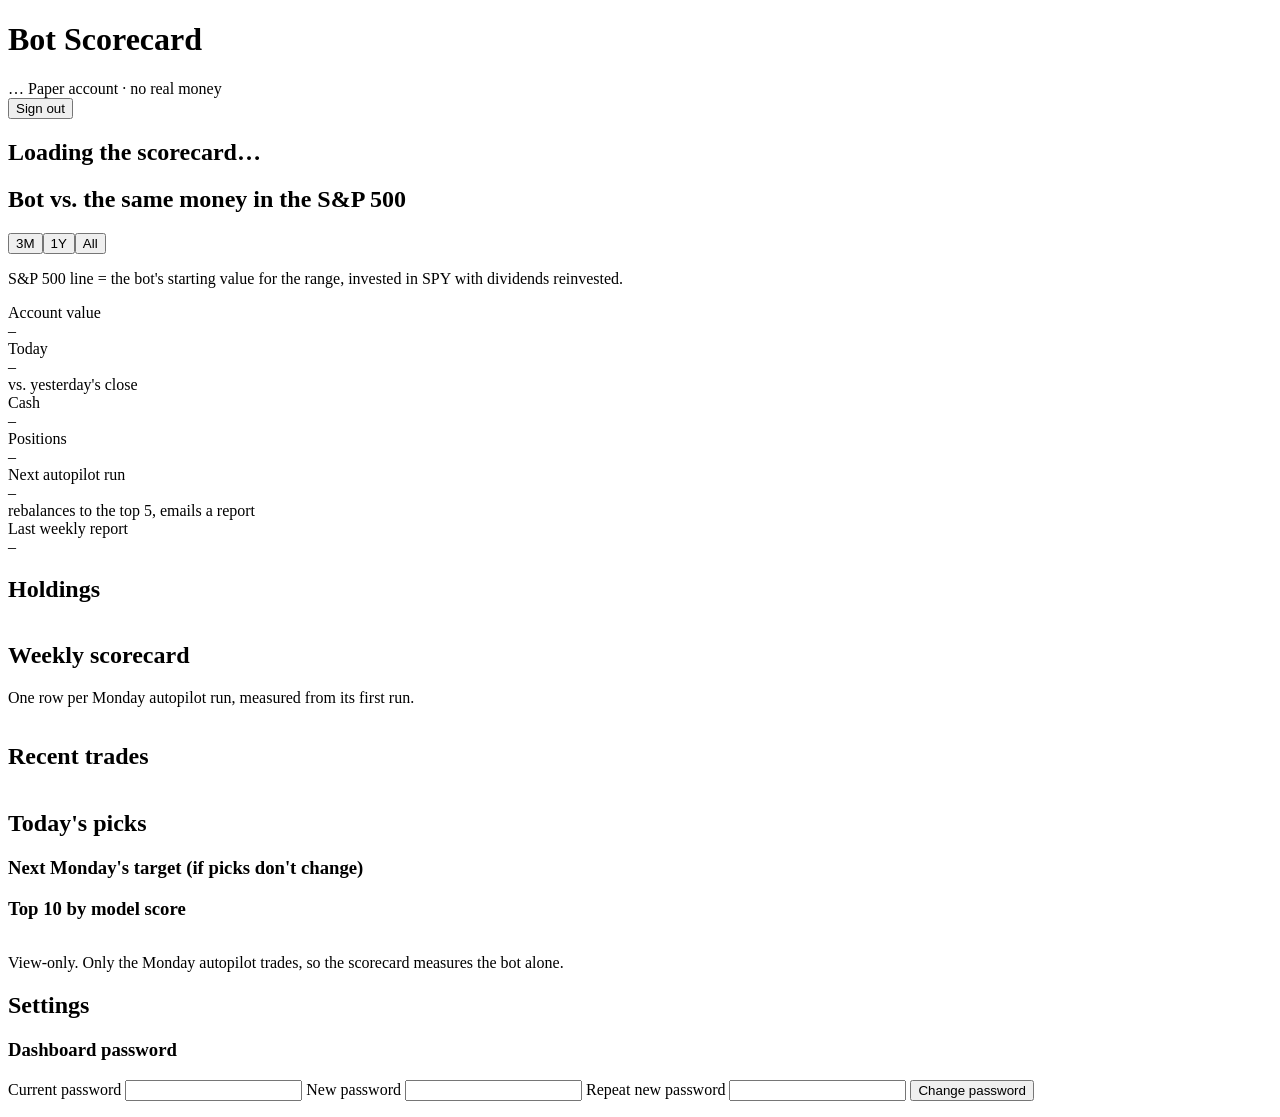
==== phd_financial_assistant/src/web/web/index.html @ 676ef393 "Finance dashboard rebuild: scorecard-first, view-only, password-protected Stdlib web app in src/web " ====
<!doctype html>
<html lang="en">
<head>
  <meta charset="utf-8">
  <meta name="viewport" content="width=device-width, initial-scale=1">
  <title>Bot Scorecard</title>
  <link rel="stylesheet" href="/style.css">
</head>
<body>
  <header class="topbar">
    <div class="title">
      <h1>Bot Scorecard</h1>
      <span id="verdict-pill" class="pill">…</span>
      <span class="paper-tag">Paper account · no real money</span>
    </div>
    <div class="topbar-right">
      <span id="updated" class="muted"></span>
      <form method="post" action="/logout"><button class="ghost" type="submit">Sign out</button></form>
    </div>
  </header>

  <main>
    <div id="errors" class="banner hidden" role="alert"></div>

    <section class="card verdict-card" id="verdict-card">
      <div class="verdict-head">
        <span class="badge" id="verdict-badge"></span>
        <h2 id="verdict-text">Loading the scorecard…</h2>
      </div>
      <div class="windows">
        <div class="window" id="w-open"></div>
        <div class="window" id="w-auto"></div>
      </div>
    </section>

    <section class="card">
      <div class="card-head">
        <h2>Bot vs. the same money in the S&amp;P 500</h2>
        <div class="seg" id="range-seg">
          <button data-range="3m">3M</button><button data-range="1y">1Y</button><button data-range="all" class="on">All</button>
        </div>
      </div>
      <figure class="chart wide-chart" id="c-compare"></figure>
      <p class="muted small">S&amp;P 500 line = the bot's starting value for the range, invested in SPY with dividends reinvested.</p>
    </section>

    <section class="tiles" aria-label="Account status">
      <div class="tile"><div class="tile-head"><span class="label">Account value</span></div><div class="value" id="t-equity">–</div><div class="sub" id="t-equity-sub"></div></div>
      <div class="tile"><div class="tile-head"><span class="label">Today</span><span class="badge" id="t-today-badge"></span></div><div class="value" id="t-today">–</div><div class="sub">vs. yesterday's close</div></div>
      <div class="tile"><div class="tile-head"><span class="label">Cash</span></div><div class="value" id="t-cash">–</div><div class="sub" id="t-cash-sub"></div></div>
      <div class="tile"><div class="tile-head"><span class="label">Positions</span></div><div class="value" id="t-pos">–</div><div class="sub" id="t-pos-sub"></div></div>
      <div class="tile"><div class="tile-head"><span class="label">Next autopilot run</span><span class="badge" id="t-next-badge"></span></div><div class="value small-value" id="t-next">–</div><div class="sub">rebalances to the top 5, emails a report</div></div>
      <div class="tile"><div class="tile-head"><span class="label">Last weekly report</span></div><div class="value small-value" id="t-last">–</div><div class="sub" id="t-last-sub"></div></div>
    </section>

    <section class="card">
      <h2>Holdings</h2>
      <table class="pools holdings" id="holdings"></table>
    </section>

    <section class="two-col">
      <div class="card">
        <h2>Weekly scorecard</h2>
        <p class="muted small">One row per Monday autopilot run, measured from its first run.</p>
        <table class="pools" id="weekly"></table>
      </div>
      <div class="card">
        <h2>Recent trades</h2>
        <table class="pools" id="trades"></table>
      </div>
    </section>

    <section class="card">
      <div class="card-head">
        <h2>Today's picks</h2>
        <span class="muted small" id="picks-meta"></span>
      </div>
      <h3 class="mh-sub">Next Monday's target (if picks don't change)</h3>
      <div id="alloc" class="alloc"></div>
      <h3 class="mh-sub">Top 10 by model score</h3>
      <table class="pools" id="picks"></table>
      <p class="muted small">View-only. Only the Monday autopilot trades, so the scorecard measures the bot alone.</p>
    </section>

    <section class="card">
      <h2>Settings</h2>
      <form id="pw-form" class="settings-form">
        <h3>Dashboard password</h3>
        <label>Current password <input type="password" name="current" autocomplete="current-password" required></label>
        <label>New password <input type="password" name="new" autocomplete="new-password" minlength="8" required></label>
        <label>Repeat new password <input type="password" name="repeat" autocomplete="new-password" minlength="8" required></label>
        <button type="submit" class="primary">Change password</button>
        <p class="msg" id="pw-msg" aria-live="polite"></p>
      </form>
    </section>
  </main>

  <div id="tooltip" class="tooltip hidden" role="status"></div>
  <script src="/app.js"></script>
</body>
</html>
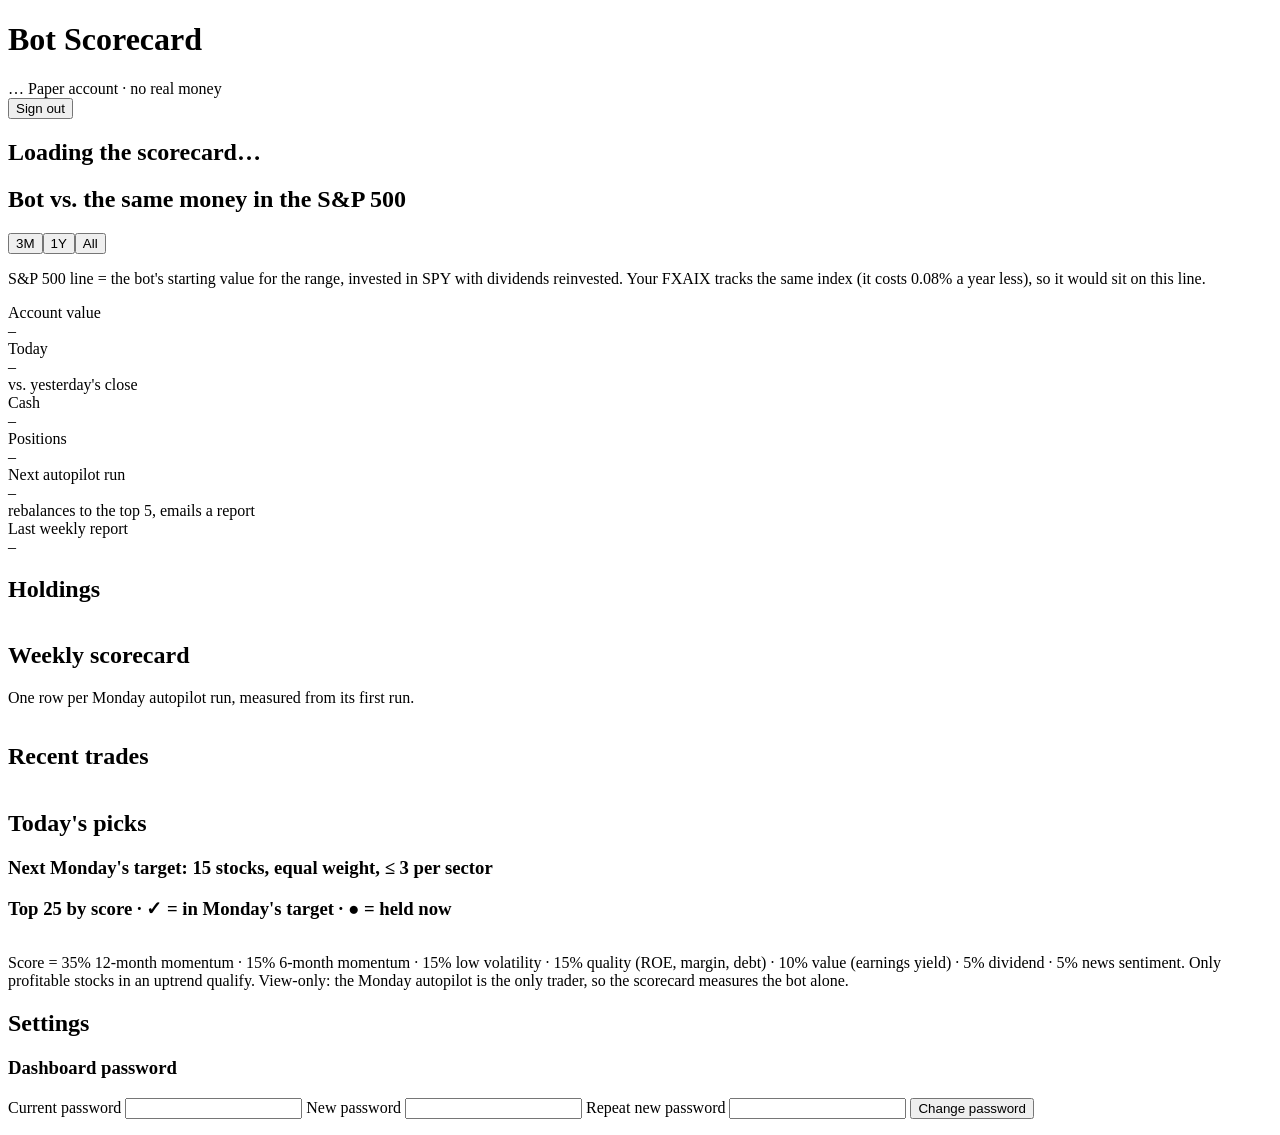
==== commit 16ec5e66: "Multi-factor brain replaces the synthetic-target XGBoost score Momentum (12-1, 6-1), low volatility," ====
--- a/phd_financial_assistant/src/web/web/index.html
+++ b/phd_financial_assistant/src/web/web/index.html
@@ -41,7 +41,8 @@
         </div>
       </div>
       <figure class="chart wide-chart" id="c-compare"></figure>
-      <p class="muted small">S&amp;P 500 line = the bot's starting value for the range, invested in SPY with dividends reinvested.</p>
+      <p class="muted small">S&amp;P 500 line = the bot's starting value for the range, invested in SPY with dividends reinvested.
+        Your FXAIX tracks the same index (it costs 0.08% a year less), so it would sit on this line.</p>
     </section>
 
     <section class="tiles" aria-label="Account status">
@@ -75,11 +76,13 @@
         <h2>Today's picks</h2>
         <span class="muted small" id="picks-meta"></span>
       </div>
-      <h3 class="mh-sub">Next Monday's target (if picks don't change)</h3>
+      <h3 class="mh-sub">Next Monday's target: 15 stocks, equal weight, ≤ 3 per sector</h3>
       <div id="alloc" class="alloc"></div>
-      <h3 class="mh-sub">Top 10 by model score</h3>
+      <h3 class="mh-sub">Top 25 by score <span class="muted small">· ✓ = in Monday's target · ● = held now</span></h3>
       <table class="pools" id="picks"></table>
-      <p class="muted small">View-only. Only the Monday autopilot trades, so the scorecard measures the bot alone.</p>
+      <p class="muted small">Score = 35% 12-month momentum · 15% 6-month momentum · 15% low volatility · 15% quality (ROE, margin, debt) ·
+        10% value (earnings yield) · 5% dividend · 5% news sentiment. Only profitable stocks in an uptrend qualify.
+        View-only: the Monday autopilot is the only trader, so the scorecard measures the bot alone.</p>
     </section>
 
     <section class="card">
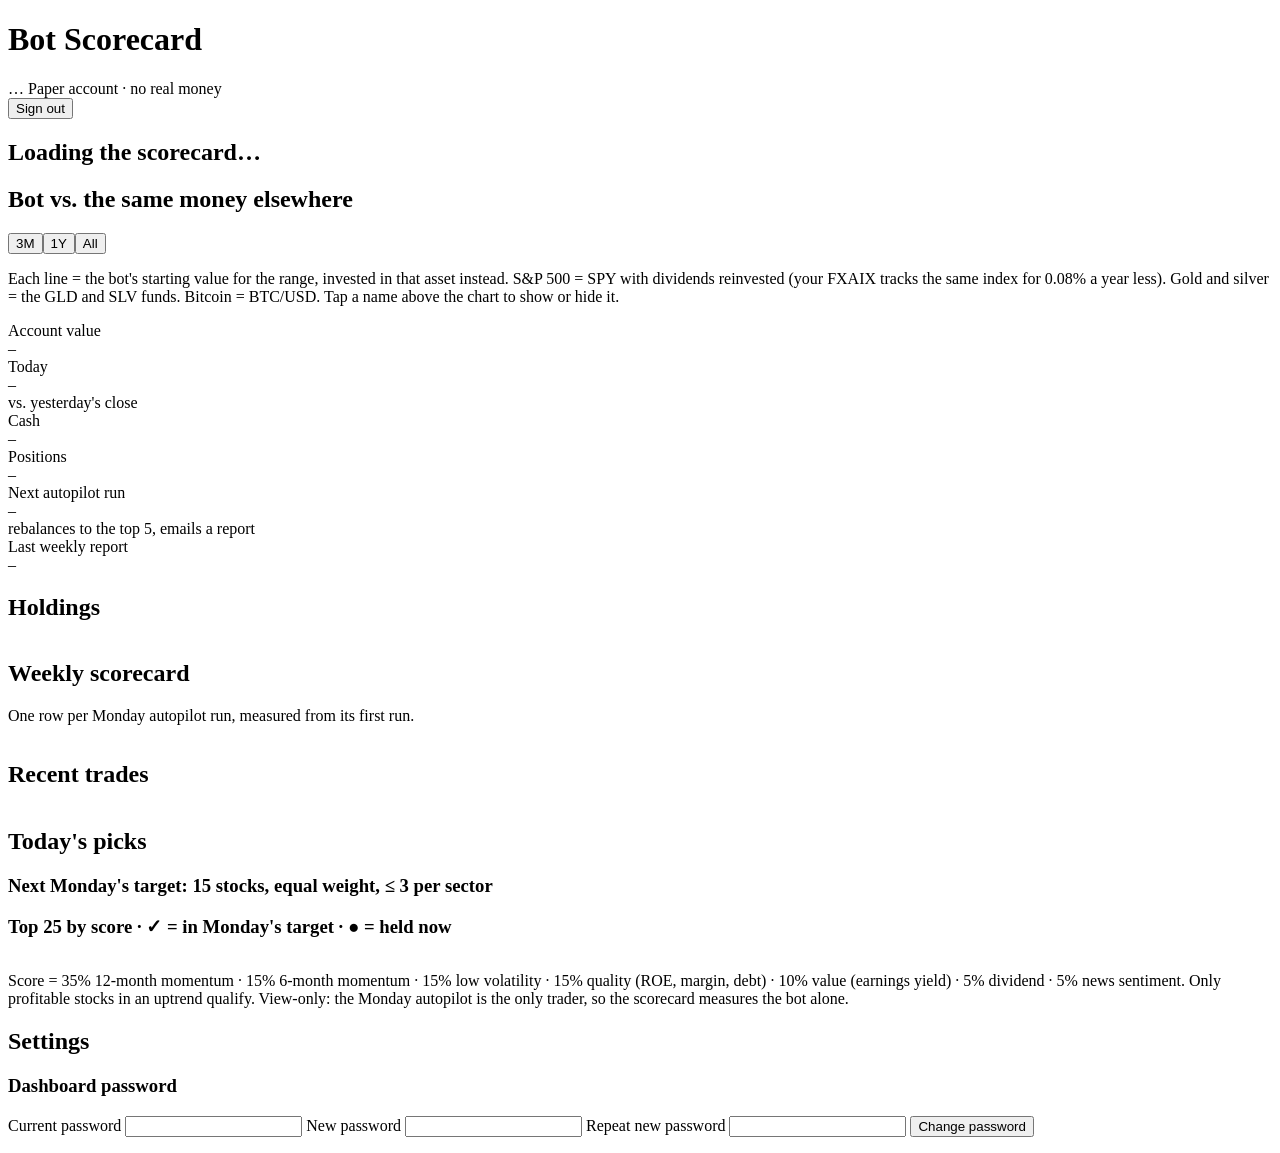
==== commit 8dc03969: "Comparison chart: add gold (GLD), silver (SLV) and bitcoin (BTC/USD) with toggles Co-Authored-By: Cl" ====
--- a/phd_financial_assistant/src/web/web/index.html
+++ b/phd_financial_assistant/src/web/web/index.html
@@ -35,14 +35,16 @@
 
     <section class="card">
       <div class="card-head">
-        <h2>Bot vs. the same money in the S&amp;P 500</h2>
+        <h2>Bot vs. the same money elsewhere</h2>
         <div class="seg" id="range-seg">
           <button data-range="3m">3M</button><button data-range="1y">1Y</button><button data-range="all" class="on">All</button>
         </div>
       </div>
+      <div class="legend-lines" id="legend-lines" aria-label="Show or hide lines"></div>
       <figure class="chart wide-chart" id="c-compare"></figure>
-      <p class="muted small">S&amp;P 500 line = the bot's starting value for the range, invested in SPY with dividends reinvested.
-        Your FXAIX tracks the same index (it costs 0.08% a year less), so it would sit on this line.</p>
+      <p class="muted small">Each line = the bot's starting value for the range, invested in that asset instead.
+        S&amp;P 500 = SPY with dividends reinvested (your FXAIX tracks the same index for 0.08% a year less).
+        Gold and silver = the GLD and SLV funds. Bitcoin = BTC/USD. Tap a name above the chart to show or hide it.</p>
     </section>
 
     <section class="tiles" aria-label="Account status">
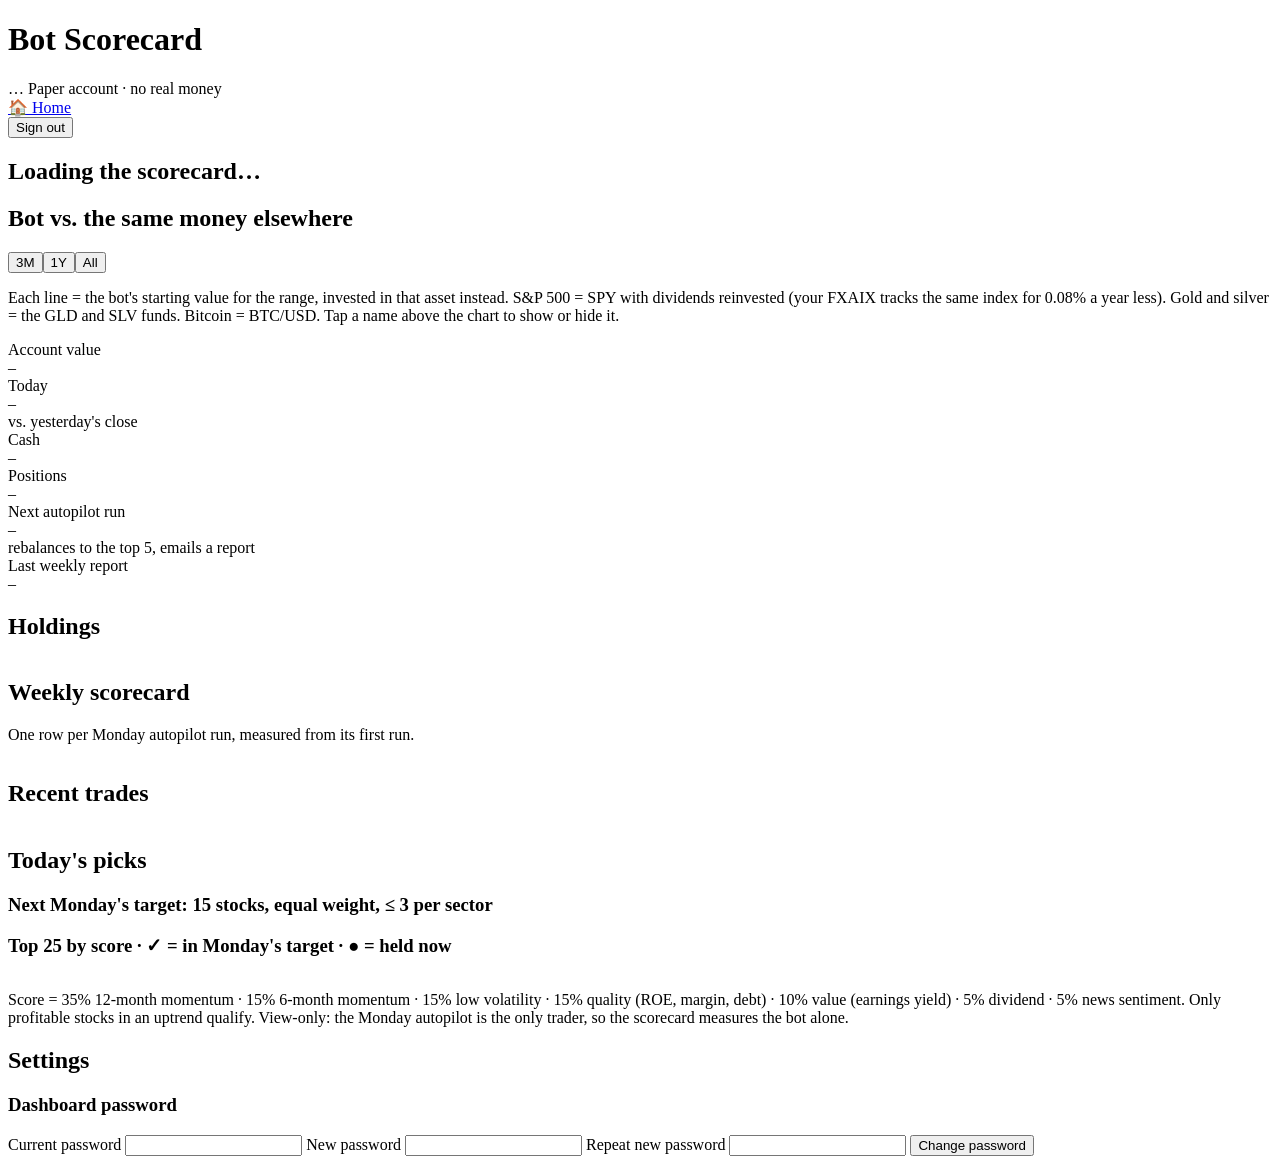
==== commit 6b4b5541: "Add a Home link to the portal on port 80 Co-Authored-By: Claude Opus 5.5 <noreply@anthropic.com>" ====
--- a/phd_financial_assistant/src/web/web/index.html
+++ b/phd_financial_assistant/src/web/web/index.html
@@ -14,6 +14,7 @@
       <span class="paper-tag">Paper account · no real money</span>
     </div>
     <div class="topbar-right">
+      <a class="home-link" href="http://192.168.50.62/" title="All sites at home">🏠 Home</a>
       <span id="updated" class="muted"></span>
       <form method="post" action="/logout"><button class="ghost" type="submit">Sign out</button></form>
     </div>
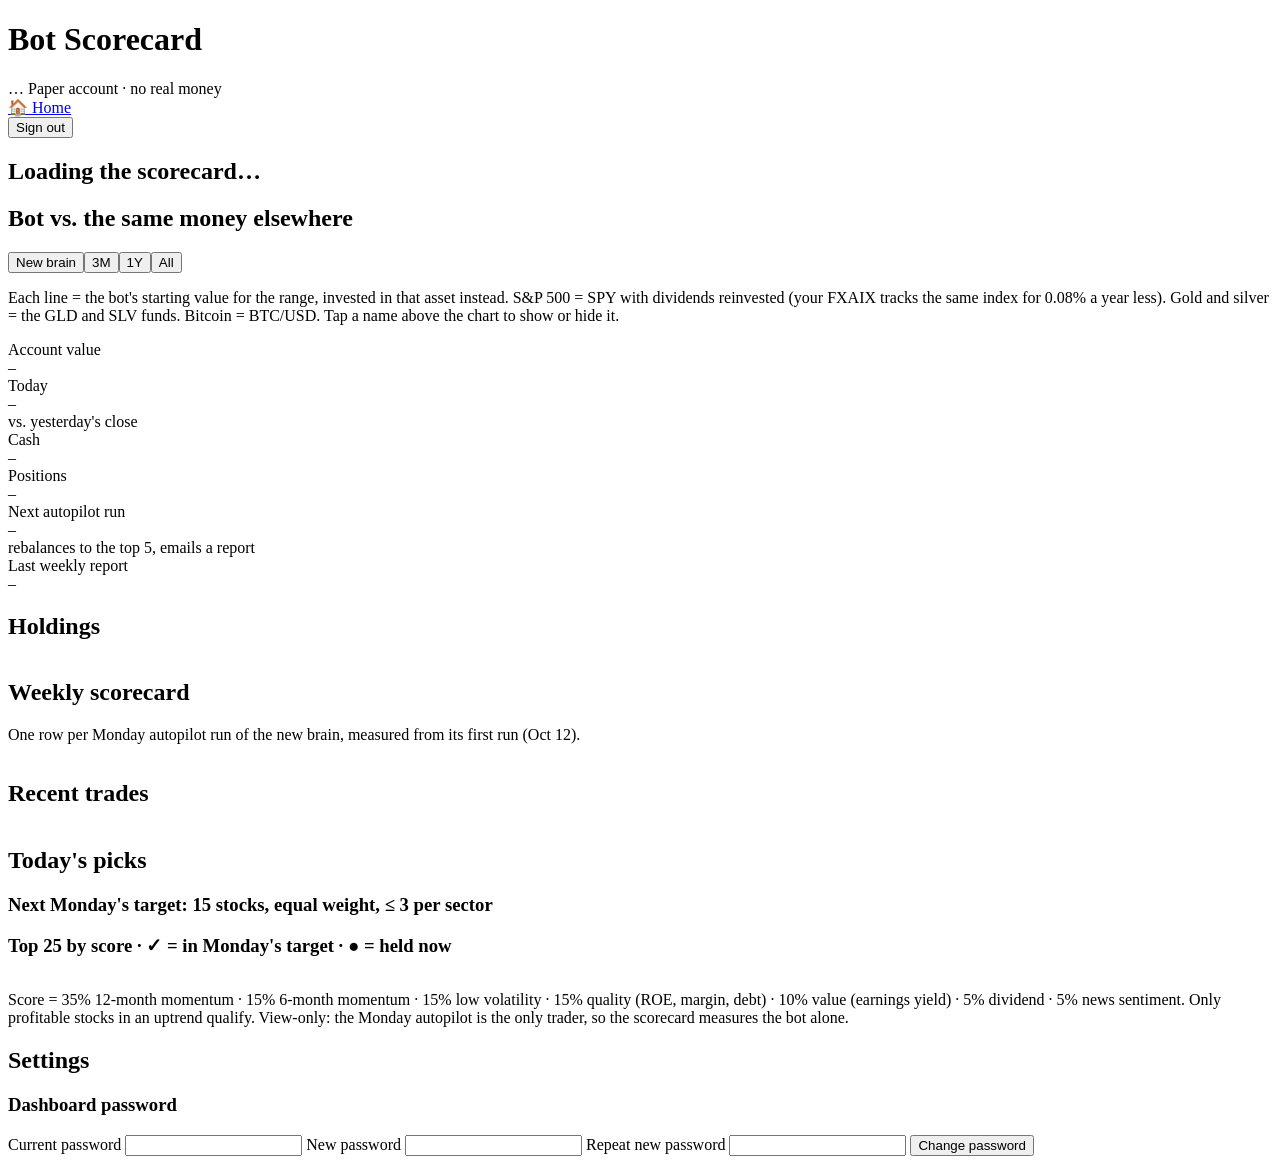
==== commit 3802f0ff: "Scorecard restarts with the new brain (baseline Fri Oct 9 close); old record kept as a note Old auto" ====
--- a/phd_financial_assistant/src/web/web/index.html
+++ b/phd_financial_assistant/src/web/web/index.html
@@ -4,6 +4,8 @@
   <meta charset="utf-8">
   <meta name="viewport" content="width=device-width, initial-scale=1">
   <title>Bot Scorecard</title>
+  <link rel="icon" href="/favicon.svg" type="image/svg+xml">
+  <link rel="apple-touch-icon" href="/apple-touch-icon.png">
   <link rel="stylesheet" href="/style.css">
 </head>
 <body>
@@ -28,17 +30,17 @@
         <span class="badge" id="verdict-badge"></span>
         <h2 id="verdict-text">Loading the scorecard…</h2>
       </div>
-      <div class="windows">
-        <div class="window" id="w-open"></div>
-        <div class="window" id="w-auto"></div>
+      <div class="windows one">
+        <div class="window" id="w-new"></div>
       </div>
+      <p class="muted small" id="old-brain"></p>
     </section>
 
     <section class="card">
       <div class="card-head">
         <h2>Bot vs. the same money elsewhere</h2>
         <div class="seg" id="range-seg">
-          <button data-range="3m">3M</button><button data-range="1y">1Y</button><button data-range="all" class="on">All</button>
+          <button data-range="new" class="on">New brain</button><button data-range="3m">3M</button><button data-range="1y">1Y</button><button data-range="all">All</button>
         </div>
       </div>
       <div class="legend-lines" id="legend-lines" aria-label="Show or hide lines"></div>
@@ -65,7 +67,7 @@
     <section class="two-col">
       <div class="card">
         <h2>Weekly scorecard</h2>
-        <p class="muted small">One row per Monday autopilot run, measured from its first run.</p>
+        <p class="muted small">One row per Monday autopilot run of the new brain, measured from its first run (Oct 12).</p>
         <table class="pools" id="weekly"></table>
       </div>
       <div class="card">
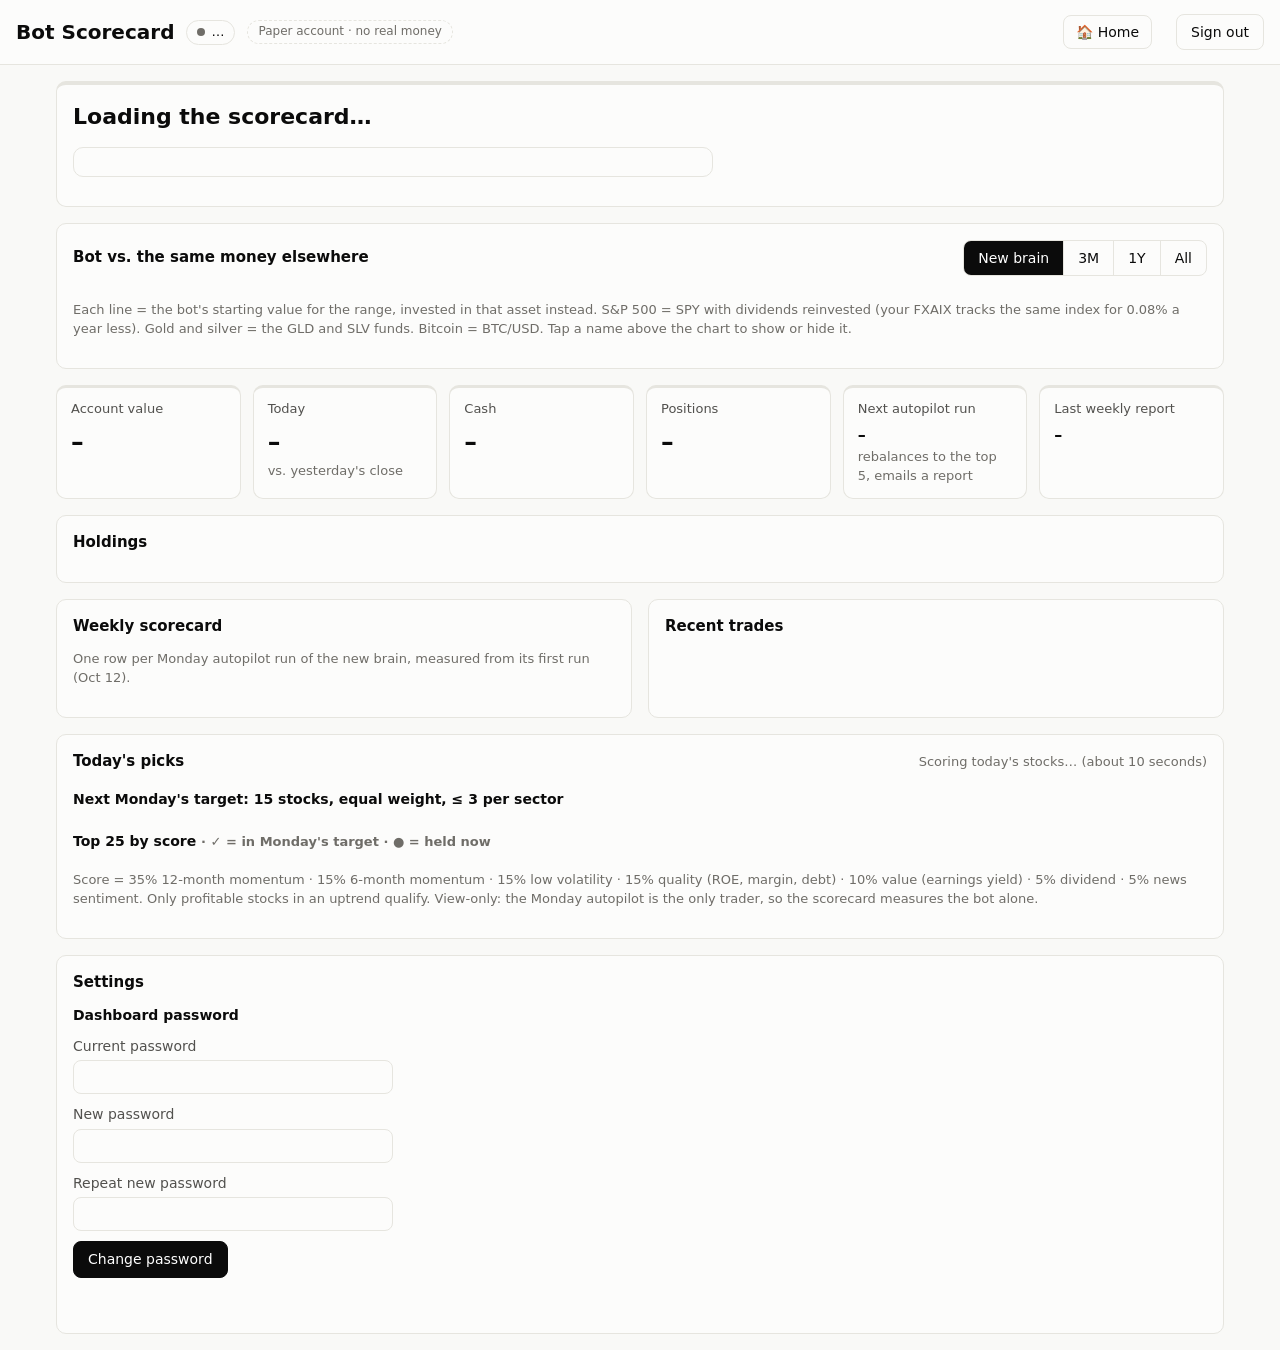
==== commit a659d448: "Scorecard behind the home portal at /bot/ (one login); report email links there Co-Authored-By: Clau" ====
--- a/phd_financial_assistant/src/web/web/index.html
+++ b/phd_financial_assistant/src/web/web/index.html
@@ -4,9 +4,10 @@
   <meta charset="utf-8">
   <meta name="viewport" content="width=device-width, initial-scale=1">
   <title>Bot Scorecard</title>
-  <link rel="icon" href="/favicon.svg" type="image/svg+xml">
-  <link rel="apple-touch-icon" href="/apple-touch-icon.png">
-  <link rel="stylesheet" href="/style.css">
+  <link rel="icon" href="favicon.svg" type="image/svg+xml">
+  <link rel="apple-touch-icon" href="apple-touch-icon.png">
+  <link rel="stylesheet" href="style.css">
+  <script src="/nav.js" defer></script>
 </head>
 <body>
   <header class="topbar">
@@ -16,9 +17,9 @@
       <span class="paper-tag">Paper account · no real money</span>
     </div>
     <div class="topbar-right">
-      <a class="home-link" href="http://192.168.50.62/" title="All sites at home">🏠 Home</a>
+      <a class="home-link" href="http://192.168.50.62/" title="All sites at home" data-standalone>🏠 Home</a>
       <span id="updated" class="muted"></span>
-      <form method="post" action="/logout"><button class="ghost" type="submit">Sign out</button></form>
+      <form method="post" action="logout" data-standalone><button class="ghost" type="submit">Sign out</button></form>
     </div>
   </header>
 
@@ -92,7 +93,7 @@
 
     <section class="card">
       <h2>Settings</h2>
-      <form id="pw-form" class="settings-form">
+      <form id="pw-form" class="settings-form" data-standalone>
         <h3>Dashboard password</h3>
         <label>Current password <input type="password" name="current" autocomplete="current-password" required></label>
         <label>New password <input type="password" name="new" autocomplete="new-password" minlength="8" required></label>
@@ -104,6 +105,6 @@
   </main>
 
   <div id="tooltip" class="tooltip hidden" role="status"></div>
-  <script src="/app.js"></script>
+  <script src="app.js"></script>
 </body>
 </html>
--- a/phd_financial_assistant/src/web/web/style.css
+++ b/phd_financial_assistant/src/web/web/style.css
@@ -0,0 +1,357 @@
+:root {
+  --page: #f9f9f7;
+  --surface: #fcfcfb;
+  --ink: #0b0b0b;
+  --ink-2: #52514e;
+  --muted: #6f6d68;
+  --grid: #e1e0d9;
+  --axis: #c3c2b7;
+  --border: #e6e5df;
+  --s1: #2a78d6;
+  --s2: #eb6834;
+  --s3: #1baf7a;
+  --s4: #eda100;
+  --good: #0ca30c;
+  --warning: #fab219;
+  --critical: #d03b3b;
+  --critical-bg: #fbe9e9;
+  --up: #006300;
+  --ring-hot: #a51d1d;
+  /* temperature lines: validated as a set (dataviz validator, light) */
+  --t-hot: #e34948;
+  --t-avg: #4a3aa7;
+  --t-exh: #eda100;
+  --t-cold: #2a78d6;
+  --ring-cold: #0d366b;
+  --btn: #efeee9;
+  --btn-on: #0b0b0b;
+  --btn-on-ink: #ffffff;
+  color-scheme: light;
+}
+@media (prefers-color-scheme: dark) {
+  :root {
+    --page: #0d0d0d;
+    --surface: #1a1a19;
+    --ink: #ffffff;
+    --ink-2: #c3c2b7;
+    --muted: #9a988f;
+    --grid: #2c2c2a;
+    --axis: #383835;
+    --border: #2c2c2a;
+    --s1: #3987e5;
+    --s2: #d95926;
+    --s3: #199e70;
+    --s4: #c98500;
+    --critical-bg: #3a1717;
+    --up: #0ca30c;
+    --ring-hot: #ff8a80;
+    --t-hot: #e8586e;
+    --t-avg: #7445c8;
+    --t-exh: #c98500;
+    --t-cold: #3987e5;
+    --ring-cold: #9ec5f4;
+    --btn: #2a2a28;
+    --btn-on: #ffffff;
+    --btn-on-ink: #0b0b0b;
+    color-scheme: dark;
+  }
+}
+
+* { box-sizing: border-box; }
+body {
+  margin: 0;
+  background: var(--page);
+  color: var(--ink);
+  font: 15px/1.45 system-ui, -apple-system, "Segoe UI", Roboto, sans-serif;
+}
+h1 { font-size: 20px; margin: 0; }
+h2 { font-size: 15px; margin: 0 0 12px; font-weight: 600; }
+a { color: var(--s1); }
+.hidden { display: none !important; }
+.muted { color: var(--muted); }
+.small { font-size: 13px; }
+
+.topbar {
+  display: flex; justify-content: space-between; align-items: center; gap: 12px;
+  padding: 14px 16px; border-bottom: 1px solid var(--border); background: var(--surface);
+  position: sticky; top: 0; z-index: 5;
+}
+.title, .topbar-right { display: flex; align-items: center; gap: 12px; }
+.topbar { flex-wrap: wrap; row-gap: 8px; }
+.topbar-right { margin-left: auto; }
+.title { flex-wrap: wrap; row-gap: 6px; }
+.topbar h1, .pill, .topbar-right button { white-space: nowrap; }
+.topbar-right form { margin: 0; }
+.pill {
+  font-size: 13px; padding: 2px 10px; border-radius: 999px; border: 1px solid var(--border);
+  display: inline-flex; align-items: center; gap: 6px;
+}
+.pill::before { content: ""; width: 8px; height: 8px; border-radius: 50%; background: var(--muted); }
+.pill.good::before { background: var(--good); }
+.pill.warning::before { background: var(--warning); }
+.pill.critical::before { background: var(--critical); }
+
+.price { font-size: 14px; font-weight: 600; font-variant-numeric: tabular-nums; white-space: nowrap; }
+.price .chg { font-weight: 500; margin-left: 6px; }
+.price .up { color: var(--up); }
+.price .down { color: var(--critical); }
+.price .stale { color: var(--muted); font-weight: 400; }
+main { max-width: 1200px; margin: 0 auto; padding: 16px; display: grid; gap: 16px; }
+.card { background: var(--surface); border: 1px solid var(--border); border-radius: 10px; padding: 16px; min-width: 0; }
+.card-head { display: flex; justify-content: space-between; align-items: center; gap: 12px; margin-bottom: 12px; }
+.card-head h2 { margin: 0; }
+.two-col { display: grid; grid-template-columns: 1fr 1fr; gap: 16px; }
+
+.banner {
+  background: var(--critical-bg); border: 1px solid var(--critical); border-radius: 10px;
+  padding: 12px 16px; font-weight: 600;
+}
+.banner::before { content: "⚠ "; color: var(--critical); }
+
+.tiles { display: grid; grid-template-columns: repeat(6, 1fr); gap: 12px; }
+.tile { background: var(--surface); border: 1px solid var(--border); border-radius: 10px; padding: 12px 14px; min-width: 0; }
+.tile .label, .control .label { font-size: 13px; color: var(--ink-2); }
+.tile .value { font-size: 26px; font-weight: 650; font-variant-numeric: tabular-nums; margin-top: 2px; }
+.tile { border-top: 3px solid var(--border); display: flex; flex-direction: column; gap: 2px; }
+.tile.wide { grid-column: span 2; }
+.tile[data-level="good"] { border-top-color: var(--good); }
+.tile[data-level="warning"] { border-top-color: var(--warning); }
+.tile[data-level="critical"] { border-top-color: var(--critical); background: var(--critical-bg); }
+.tile-head { display: flex; justify-content: space-between; align-items: center; gap: 6px; }
+.badge { font-size: 12px; color: var(--ink-2); display: inline-flex; align-items: center; gap: 5px; white-space: nowrap; }
+.badge:empty { display: none; }
+.badge::before { content: ""; width: 8px; height: 8px; border-radius: 50%; background: var(--muted); }
+.badge.good::before { background: var(--good); }
+.badge.warning::before { background: var(--warning); }
+.badge.critical::before { background: var(--critical); }
+.badge.neutral::before { background: var(--s1); }
+.tile .value.hero { font-size: 34px; }
+.tile .value.small-value { font-size: 16px; white-space: nowrap; overflow: hidden; text-overflow: ellipsis; }
+.meter { height: 4px; border-radius: 2px; background: var(--grid); overflow: hidden; margin: 4px 0 2px; }
+.meter span { display: block; height: 100%; border-radius: 2px; background: var(--muted); transition: width .4s; }
+.meter span.good, .fanbar span.good { background: var(--good); }
+.meter span.warning { background: var(--warning); }
+.meter span.critical, .fanbar span.critical { background: var(--critical); }
+.fans { display: grid; gap: 4px; margin-top: 4px; }
+.fan { display: grid; grid-template-columns: 44px 1fr 82px; gap: 8px; align-items: center; font-size: 13px; }
+.fan-name { color: var(--ink-2); }
+.fan-rpm { text-align: right; font-variant-numeric: tabular-nums; }
+.fan.bad .fan-rpm { color: var(--critical); font-weight: 700; }
+.fanbar { height: 6px; border-radius: 3px; background: var(--grid); overflow: hidden; }
+.fanbar span { display: block; height: 100%; border-radius: 3px; }
+
+.heatmap { display: grid; grid-template-columns: repeat(20, 1fr); gap: 2px; margin: 4px 0 10px; }
+.chip { aspect-ratio: 1.6; border-radius: 3px; cursor: crosshair; }
+/* Ring + a 1px surface gap inside it, so the ring reads against cells of a similar color. */
+.chip.hottest, .chip.coldest { outline: 3px solid; outline-offset: -3px; box-shadow: inset 0 0 0 4px var(--surface); }
+.chip.hottest { outline-color: var(--ring-hot); }
+.chip.coldest { outline-color: var(--ring-cold); }
+.heat-legend { display: flex; align-items: center; gap: 8px; font-size: 13px; color: var(--ink-2); flex-wrap: wrap; }
+.heat-bar { display: inline-block; width: 160px; height: 8px; border-radius: 4px;
+  background: linear-gradient(90deg, #2a78d6, #f0efec, #e34948); }
+@media (prefers-color-scheme: dark) { .heat-bar { background: linear-gradient(90deg, #3987e5, #383835, #e66767); } }
+
+.tile .value .alt { font-size: 15px; font-weight: 500; color: var(--ink-2); }
+.tile .sub { font-size: 13px; color: var(--muted); font-variant-numeric: tabular-nums; }
+.fans { display: grid; grid-template-columns: 1fr 1fr; gap: 2px 10px; font-variant-numeric: tabular-nums; margin-top: 4px; font-size: 14px; }
+.fans .bad { color: var(--critical); font-weight: 700; }
+
+.controls { display: grid; grid-template-columns: repeat(3, 1fr); gap: 16px; }
+.control .label { margin-bottom: 6px; }
+.row { display: flex; gap: 8px; flex-wrap: wrap; align-items: center; }
+button {
+  font: inherit; font-size: 14px; padding: 7px 14px; border-radius: 8px; cursor: pointer;
+  border: 1px solid var(--border); background: var(--btn); color: var(--ink);
+}
+button:hover { border-color: var(--axis); }
+button:disabled { opacity: .5; cursor: wait; }
+button.primary { background: var(--btn-on); color: var(--btn-on-ink); border-color: var(--btn-on); }
+button.warn { border-color: var(--critical); color: var(--critical); background: transparent; }
+button.ghost { background: transparent; }
+.seg { display: inline-flex; border: 1px solid var(--border); border-radius: 8px; overflow: hidden; }
+.seg button { border: 0; border-radius: 0; background: transparent; }
+.seg button + button { border-left: 1px solid var(--border); }
+.seg button.on { background: var(--btn-on); color: var(--btn-on-ink); }
+input {
+  font: inherit; font-size: 14px; padding: 6px 8px; border-radius: 8px; width: 80px;
+  border: 1px solid var(--border); background: var(--surface); color: var(--ink);
+}
+input[type="range"] { width: 160px; padding: 0; accent-color: var(--s1); }
+output { font-variant-numeric: tabular-nums; min-width: 3.5em; }
+.row-gap { margin-top: 8px; }
+.firmware { font-size: 14px; border-top: 1px solid var(--border); padding-top: 10px; }
+.firmware summary { cursor: pointer; font-weight: 600; }
+.firmware p, .firmware li { color: var(--ink-2); }
+.firmware li { margin-bottom: 6px; }
+.firmware ul { padding-left: 20px; }
+code { font-size: 13px; }
+.msg { min-height: 1.2em; margin: 12px 0 0; font-size: 14px; }
+.msg.ok { color: var(--good); }
+.msg.err { color: var(--critical); }
+
+.charts { display: grid; grid-template-columns: 1fr 1fr; gap: 20px; }
+.chart { margin: 0; min-width: 0; }
+.chart figcaption { font-size: 13px; font-weight: 600; margin-bottom: 4px; display: flex; justify-content: space-between; gap: 8px; flex-wrap: wrap; }
+.chart .note { font-weight: 400; color: var(--muted); }
+.legend { display: flex; gap: 10px; flex-wrap: wrap; font-weight: 400; color: var(--ink-2); }
+.legend i { display: inline-block; width: 10px; height: 3px; border-radius: 2px; vertical-align: middle; margin-right: 4px; }
+.chart svg { width: 100%; height: 190px; display: block; overflow: visible; }
+.chart .grid { stroke: var(--grid); stroke-width: 1; }
+.chart .axis { stroke: var(--axis); stroke-width: 1; }
+.chart text { fill: var(--muted); font-size: 11px; font-variant-numeric: tabular-nums; }
+.chart .line { fill: none; stroke-width: 2; stroke-linejoin: round; stroke-linecap: round; }
+.chart .endlabel { fill: var(--ink-2); font-size: 11px; }
+.chart .cross { stroke: var(--axis); stroke-width: 1; }
+.chart .dot { stroke: var(--surface); stroke-width: 2; }
+.chart .empty { fill: var(--muted); font-size: 13px; }
+.c1 { stroke: var(--s1); fill: var(--s1); }
+.c2 { stroke: var(--s2); fill: var(--s2); }
+.c3 { stroke: var(--s3); fill: var(--s3); }
+.c4 { stroke: var(--s4); fill: var(--s4); }
+.t-hot { stroke: var(--t-hot); fill: var(--t-hot); }
+.t-avg { stroke: var(--t-avg); fill: var(--t-avg); }
+.t-exh { stroke: var(--t-exh); fill: var(--t-exh); }
+.t-cold { stroke: var(--t-cold); fill: var(--t-cold); }
+.bg-hot { background: var(--t-hot); } .bg-avg { background: var(--t-avg); }
+.bg-exh { background: var(--t-exh); } .bg-cold { background: var(--t-cold); }
+.bg1 { background: var(--s1); } .bg2 { background: var(--s2); } .bg3 { background: var(--s3); } .bg4 { background: var(--s4); }
+
+.tooltip {
+  position: fixed; pointer-events: none; z-index: 10; background: var(--surface); color: var(--ink);
+  border: 1px solid var(--border); border-radius: 8px; padding: 8px 10px; font-size: 13px;
+  box-shadow: 0 4px 16px rgba(0,0,0,.15); font-variant-numeric: tabular-nums;
+}
+.tooltip .t { color: var(--muted); margin-bottom: 4px; }
+.tooltip i { display: inline-block; width: 10px; height: 3px; border-radius: 2px; vertical-align: middle; margin-right: 6px; }
+
+.pools { width: 100%; border-collapse: collapse; font-size: 14px; }
+.pools td, .pools th { text-align: left; padding: 6px 8px; border-bottom: 1px solid var(--border); overflow-wrap: anywhere; }
+.pools th { color: var(--ink-2); font-weight: 500; font-size: 13px; }
+.pool-grid { display: grid; grid-template-columns: auto 2fr 2fr 70px; gap: 8px; align-items: center; margin: 12px 0; }
+.pool-grid input { width: 100%; }
+.actions { list-style: none; margin: 0; padding: 0; font-size: 14px; }
+.actions li { padding: 6px 0; border-bottom: 1px solid var(--border); display: flex; justify-content: space-between; gap: 10px; }
+.actions .bad { color: var(--critical); }
+.info { display: grid; grid-template-columns: auto 1fr; gap: 6px 14px; margin: 0 0 12px; font-size: 14px; }
+.info dt { color: var(--ink-2); }
+.info dd { margin: 0; overflow-wrap: anywhere; font-variant-numeric: tabular-nums; }
+
+.ok { color: var(--good); margin: 0; }
+.login-card label, .settings-form label { display: grid; gap: 4px; font-size: 14px; color: var(--ink-2); }
+.login-card a { justify-self: start; }
+h3 { font-size: 14px; margin: 0; }
+.settings { display: grid; grid-template-columns: 1fr 1fr; gap: 24px; }
+.settings-form { display: grid; gap: 10px; align-content: start; }
+.settings-form input { width: 100%; max-width: 320px; }
+.settings-form button { justify-self: start; }
+.ocean-grid { display: grid; grid-template-columns: repeat(4, 1fr); gap: 16px; }
+.ocean-grid .label { font-size: 13px; color: var(--ink-2); }
+.ocean-grid .big { font-size: 22px; font-weight: 650; font-variant-numeric: tabular-nums; }
+.ocean-grid .sub { font-size: 13px; color: var(--muted); font-variant-numeric: tabular-nums; }
+.mh-stats { display: grid; grid-template-columns: repeat(4, 1fr); gap: 12px 16px; margin: 0 0 14px; }
+.mh-stats div { min-width: 0; }
+.mh-stats dt { font-size: 13px; color: var(--ink-2); }
+.mh-stats dd { margin: 0; font-size: 18px; font-weight: 650; font-variant-numeric: tabular-nums; }
+.mh-stats dd small { display: block; font-size: 12px; font-weight: 400; color: var(--muted); }
+.mh-sub { margin: 16px 0 6px; }
+.chart.bars svg { height: 220px; }
+.bar { fill: var(--s1); }
+.bar.partial { fill: var(--s1); fill-opacity: .45; }
+.bar.hover { fill: var(--btn-on); }
+.recent { margin-top: 12px; font-size: 14px; }
+.recent summary { cursor: pointer; font-weight: 600; margin-bottom: 6px; }
+.login-page { display: grid; place-items: center; min-height: 100vh; padding: 16px; }
+.login-card { width: 100%; max-width: 340px; display: grid; gap: 12px; }
+.login-card input { width: 100%; }
+.error { color: var(--critical); margin: 0; }
+
+@media (max-width: 900px) {
+  .tiles { grid-template-columns: repeat(3, 1fr); }
+  .heatmap { grid-template-columns: repeat(16, 1fr); }
+  .controls, .charts, .two-col, .settings { grid-template-columns: 1fr; }
+  .ocean-grid, .mh-stats { grid-template-columns: 1fr 1fr; }
+}
+@media (max-width: 520px) {
+  .tiles { grid-template-columns: repeat(2, 1fr); }
+  .heatmap { grid-template-columns: repeat(10, 1fr); }
+  .tile .value { font-size: 22px; }
+  .pool-grid { grid-template-columns: 1fr; }
+  #updated { display: none; }
+}
+
+/* ---------------------------------------------------------------- finance dashboard additions */
+:root { --bot: var(--s1); --spy: #8a8880; --gold: #eda100; --silver: #1baf7a; --btc: #4a3aa7; }
+@media (prefers-color-scheme: dark) { :root { --gold: #c98500; --silver: #199e70; --btc: #7445c8; } }
+.l-gold { stroke: var(--gold); fill: var(--gold); }
+.l-silver { stroke: var(--silver); fill: var(--silver); }
+.l-btc { stroke: var(--btc); fill: var(--btc); }
+.chart .line.l-gold, .chart .line.l-silver, .chart .line.l-btc { stroke-width: 1.75; }
+.lab.l-bot, .lab.l-spy, .lab.l-gold, .lab.l-silver, .lab.l-btc { stroke: none; font-weight: 600; }
+.swatch { display: inline-block; width: 12px; height: 3px; border-radius: 2px; vertical-align: middle; margin-right: 6px; background: currentColor; }
+.swatch.l-bot { background: var(--bot); } .swatch.l-spy { background: var(--spy); } .swatch.l-gold { background: var(--gold); }
+.swatch.l-silver { background: var(--silver); } .swatch.l-btc { background: var(--btc); }
+.legend-lines { display: flex; flex-wrap: wrap; gap: 8px; margin-bottom: 10px; }
+.chip-toggle { display: inline-flex; align-items: center; gap: 2px; font-size: 13px; padding: 4px 10px; border-radius: 999px; background: transparent; opacity: .5; }
+.chip-toggle.on { opacity: 1; background: var(--btn); }
+.chip-toggle:disabled { cursor: default; opacity: 1; }
+.chip-ret { margin-left: 6px; font-variant-numeric: tabular-nums; font-weight: 600; }
+.paper-tag { font-size: 12px; color: var(--muted); border: 1px dashed var(--border); border-radius: 999px; padding: 2px 10px; white-space: nowrap; }
+.verdict-card { border-top: 4px solid var(--border); }
+.verdict-card[data-level="good"] { border-top-color: var(--good); }
+.verdict-card[data-level="critical"] { border-top-color: var(--critical); }
+.verdict-head { display: flex; align-items: center; gap: 12px; flex-wrap: wrap; margin-bottom: 14px; }
+.verdict-head h2 { font-size: 22px; margin: 0; }
+.windows { display: grid; grid-template-columns: 1fr 1fr; gap: 16px; }
+.window { border: 1px solid var(--border); border-radius: 10px; padding: 14px; }
+.vs { display: grid; grid-template-columns: 1fr auto 1fr; align-items: center; gap: 10px; margin-top: 10px; }
+.vs-name { font-size: 13px; color: var(--ink-2); display: flex; align-items: center; gap: 6px; }
+.vs-side.bot .vs-name::before, .vs-side.spy .vs-name::before { content: ""; width: 12px; height: 3px; border-radius: 2px; }
+.vs-side.bot .vs-name::before { background: var(--bot); }
+.vs-side.spy .vs-name::before { background: var(--spy); }
+.vs-pct { font-size: 30px; font-weight: 650; font-variant-numeric: tabular-nums; }
+.vs-mid { color: var(--muted); font-size: 13px; }
+.up { color: var(--up); }
+.down { color: var(--critical); }
+td.buy { color: var(--up); font-weight: 600; }
+td.sell { color: var(--critical); font-weight: 600; }
+.wide-chart svg { height: 280px; }
+.l-bot { stroke: var(--bot); fill: var(--bot); }
+.l-spy { stroke: var(--spy); fill: var(--spy); stroke-dasharray: 5 3; }
+.chart .line.l-bot { stroke-width: 2.5; }
+.lab-bot { fill: var(--bot) !important; font-weight: 600; }
+.bg-bot { background: var(--bot); } .bg-spy { background: var(--spy); }
+.weight-row { display: grid; grid-template-columns: 1fr 48px; gap: 8px; align-items: center; }
+.weight { display: block; height: 8px; border-radius: 4px; background: var(--grid); overflow: hidden; min-width: 60px; }
+.weight span { display: block; height: 100%; border-radius: 4px; background: var(--bot); }
+.alloc { display: grid; grid-template-columns: repeat(auto-fill, minmax(240px, 1fr)); gap: 10px; }
+.alloc-row { border: 1px solid var(--border); border-radius: 10px; padding: 10px 12px; }
+.alloc-head { display: grid; grid-template-columns: 56px 1fr auto; gap: 8px; align-items: center; }
+.alloc-row p { margin: 6px 0 0; }
+.holdings td:last-child { min-width: 160px; }
+@media (max-width: 900px) { .windows { grid-template-columns: 1fr; } }
+@media (max-width: 520px) { .vs-pct { font-size: 24px; } .paper-tag { display: none; } }
+.card-head { flex-wrap: wrap; }
+@media (max-width: 700px) {
+  /* tables keep their columns and scroll sideways instead of wrapping letter by letter */
+  .pools { display: block; overflow-x: auto; }
+  .pools td, .pools th { white-space: nowrap; overflow-wrap: normal; }
+  .holdings td:last-child { min-width: 140px; }
+}
+
+/* Status tiles: 6 → 3 → 2 per row so rows stay full, and the big number shrinks a little on
+   narrower windows instead of spilling out of its box. */
+.tiles { grid-template-columns: repeat(6, 1fr); }
+.tile .value { font-size: clamp(20px, 1.2vw + 10px, 26px); }
+.tile .value.small-value { white-space: normal; overflow: visible; }
+@media (max-width: 1180px) { .tiles { grid-template-columns: repeat(3, 1fr); } }
+@media (max-width: 620px) { .tiles { grid-template-columns: repeat(2, 1fr); } }
+
+/* link back to the home portal (port 80) */
+.home-link { font-size: 14px; color: var(--ink); text-decoration: none; padding: 6px 12px; border: 1px solid var(--border);
+  border-radius: 8px; white-space: nowrap; }
+.home-link:hover, .home-link:focus-visible { border-color: var(--s1); }
+
+.windows.one { grid-template-columns: 1fr; max-width: 640px; }
+
+/* behind the home portal: its login covers this app, so hide our own sign-out and password form */
+body.portal [data-standalone] { display: none !important; }
